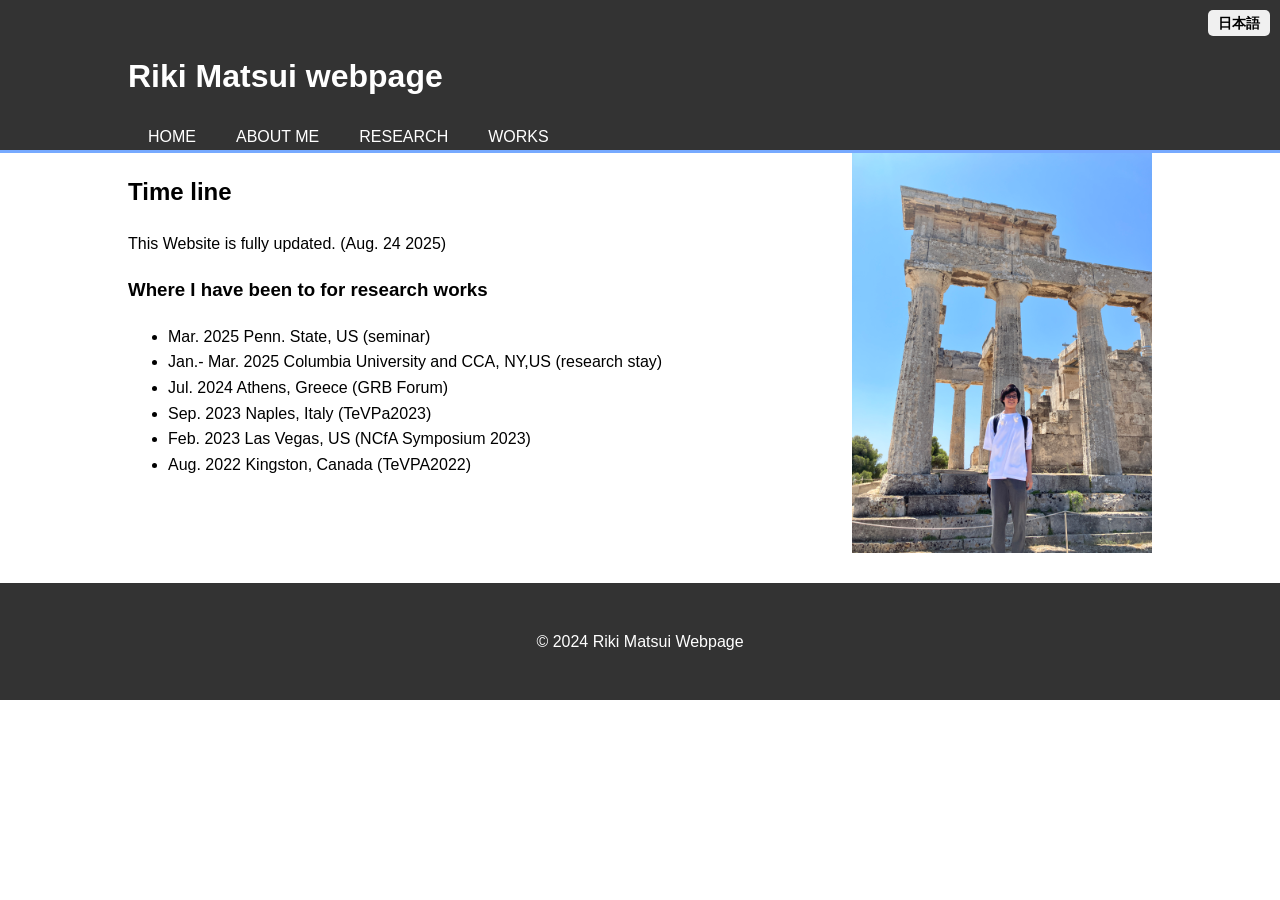
==== English/index.html @ 34bce05b "Update index.html" ====
<!DOCTYPE html>
<html lang="ja">
<head>
    <meta charset="UTF-8">
    <meta name="viewport" content="width=device-width, initial-scale=1.0">
    <title>Riki Matsui webpage</title>
    <link rel="stylesheet" href="style.css">
</head>
<body>
    <div class="language-switch">
        <a href="https://riki-matsui.github.io/webpage/index.html">日本語</a>
    </div>
    <header>
        <div class="container">
            <h1>Riki Matsui webpage</h1>
            <ul>
                <li><a href="index.html"> Home</a></li>
                <li><a href="myself.html">About me</a></li>
                <li><a href="research.html">Research</a></li>
                <li><a href="presentation.html">Works</a></li>
            </ul>
        </div>
    </header>
    <div class="container">
        <img src="./photo.JPG" alt="ギリシャ エギナ島にて" class="image">
        <section id="about">
            <h2>Time line</h2>
            <p>This Website is fully updated. (Aug. 24 2025)</p>
        </section>

        </section>
        <h3>Where I have been to for research works</h3>
        <ul>
            <li> Mar. 2025 Penn. State, US (seminar)</a> </li>
            <li> Jan.- Mar. 2025 Columbia University and CCA, NY,US (research stay)</a> </li>
            <li> Jul. 2024 Athens, Greece (GRB Forum)</a> </li>
            <li> Sep. 2023 Naples, Italy (TeVPa2023)</a> </li>
            <li> Feb. 2023 Las Vegas, US (NCfA Symposium 2023)</a> </li>
            <li> Aug. 2022 Kingston, Canada (TeVPA2022)</a> </li>
            </ul>
        
        
        </section>

    </div>
    <footer>
        <p>&copy; 2024 Riki Matsui Webpage</p>
    </footer>
</body>
</html>
---- English/style.css ----
body {
    font-family: Arial, sans-serif;
    line-height: 1.6;
    margin: 0;
    padding: 0;
}
.container {
    width: 80%;
    margin: auto;
    overflow: hidden;
}
header {
    background: #333;
    color: #fff;
    padding-top: 30px;
    min-height: 70px;
    border-bottom: #77aaff 3px solid;
}
header a {
    color: #fff;
    text-decoration: none;
    text-transform: uppercase;
    font-size: 16px;
}
header ul {
    padding: 0;
    list-style: none;
}
header li {
    float: left;
    display: inline;
    padding: 0 20px 0 20px;
}
footer {
    background: #333;
    color: #fff;
    text-align: center;
    padding: 30px;
    margin-top: 30px;
}
.image {
    width: 300px;
    height: auto;
    float: right;
    margin-left: 20px;
}
.language-switch {
    position: absolute;
    top: 10px;
    right: 10px;
    z-index: 1000;
}

.language-switch a {
    text-decoration: none;
    color: #000;
    background-color: #f0f0f0;
    padding: 5px 10px;
    border-radius: 5px;
    font-size: 14px;
    font-weight: bold;
}

.language-switch a:hover {
    background-color: #ddd;
}
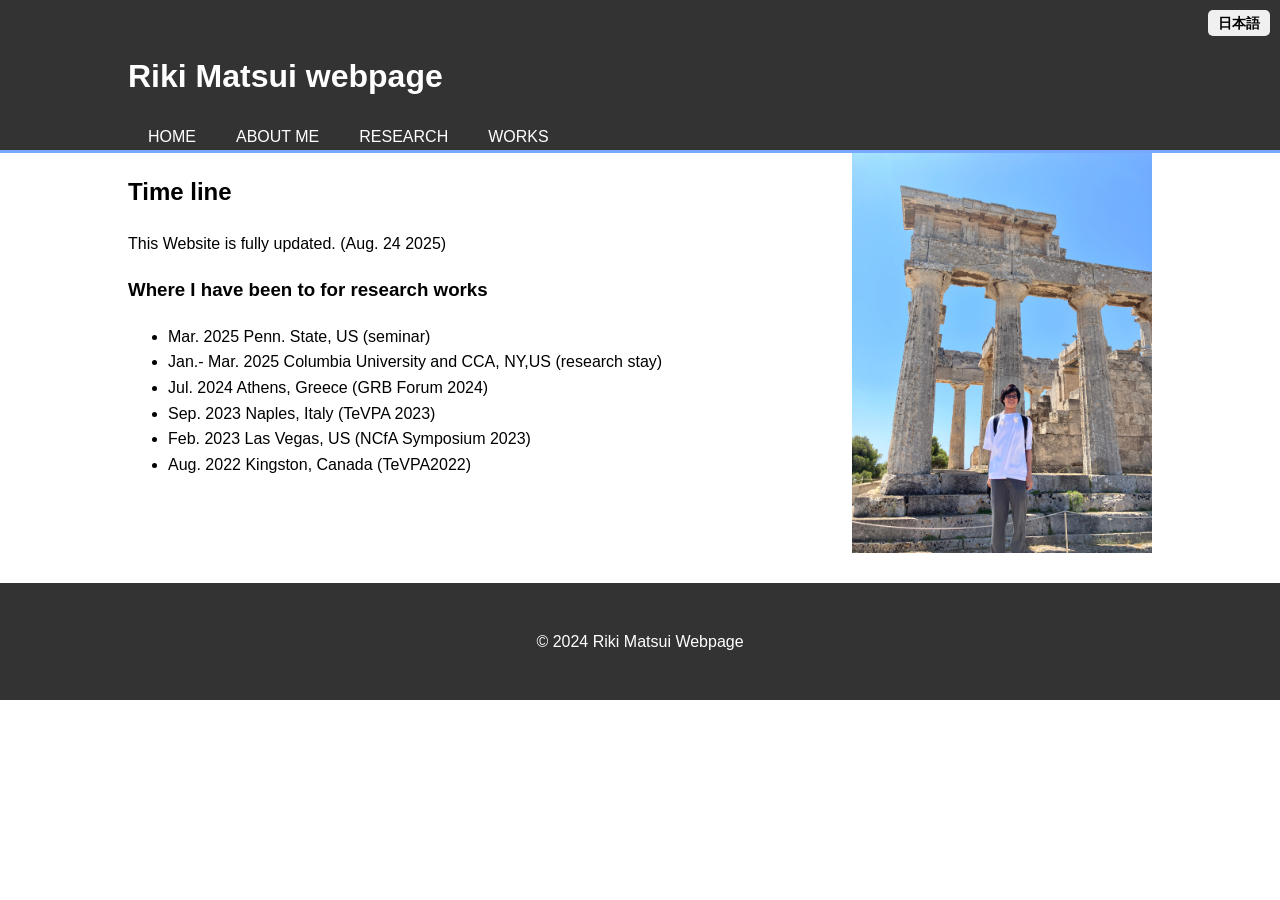
==== commit f5817bf2: "update" ====
--- a/English/index.html
+++ b/English/index.html
@@ -8,7 +8,7 @@
 </head>
 <body>
     <div class="language-switch">
-        <a href="https://riki-matsui.github.io/webpage/index.html">日本語</a>
+        <a href="./../index.html">日本語</a>
     </div>
     <header>
         <div class="container">
@@ -33,8 +33,8 @@
         <ul>
             <li> Mar. 2025 Penn. State, US (seminar)</a> </li>
             <li> Jan.- Mar. 2025 Columbia University and CCA, NY,US (research stay)</a> </li>
-            <li> Jul. 2024 Athens, Greece (GRB Forum)</a> </li>
-            <li> Sep. 2023 Naples, Italy (TeVPa2023)</a> </li>
+            <li> Jul. 2024 Athens, Greece (GRB Forum 2024)</a> </li>
+            <li> Sep. 2023 Naples, Italy (TeVPA 2023)</a> </li>
             <li> Feb. 2023 Las Vegas, US (NCfA Symposium 2023)</a> </li>
             <li> Aug. 2022 Kingston, Canada (TeVPA2022)</a> </li>
             </ul>
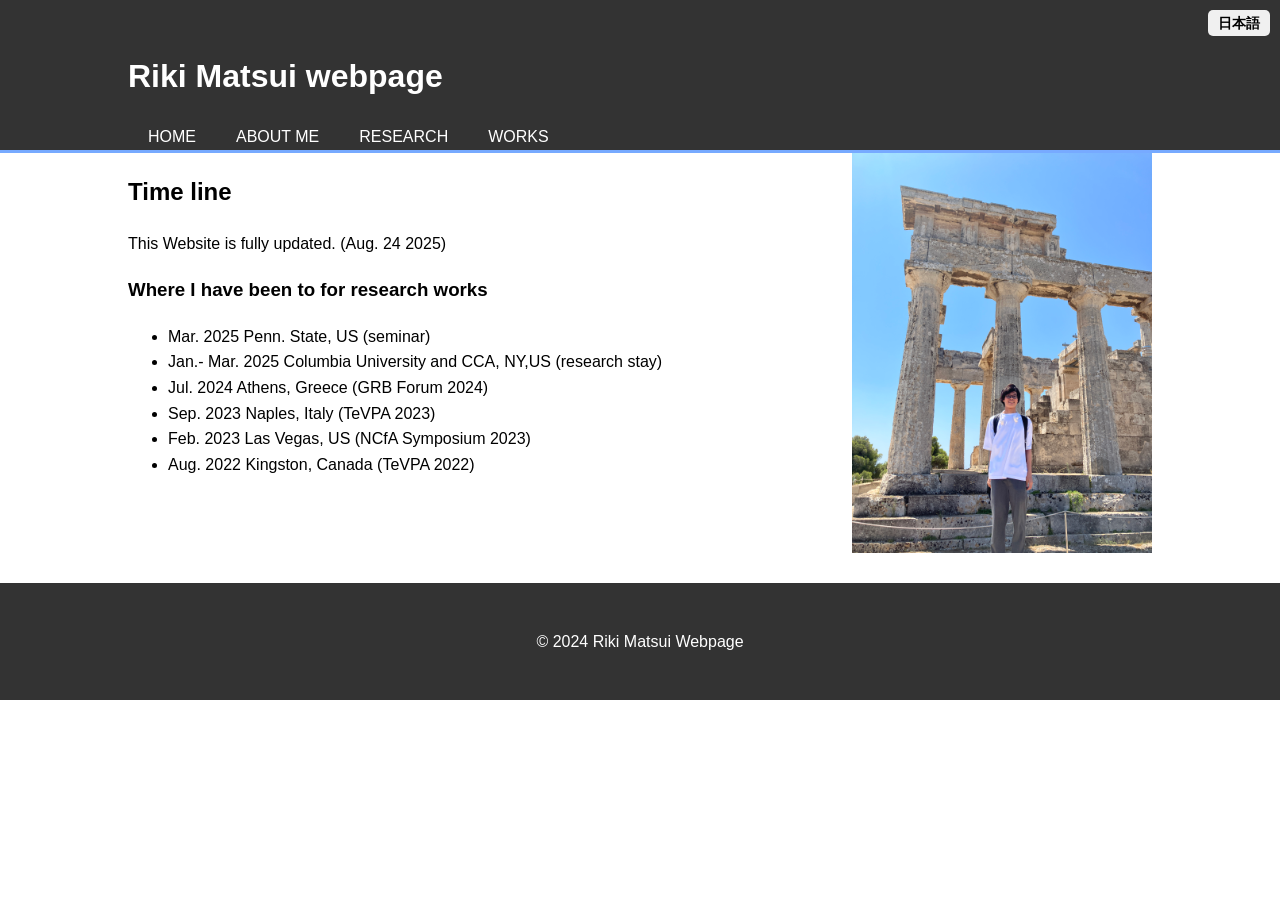
==== commit 00cfb000: "update" ====
--- a/English/index.html
+++ b/English/index.html
@@ -36,7 +36,7 @@
             <li> Jul. 2024 Athens, Greece (GRB Forum 2024)</a> </li>
             <li> Sep. 2023 Naples, Italy (TeVPA 2023)</a> </li>
             <li> Feb. 2023 Las Vegas, US (NCfA Symposium 2023)</a> </li>
-            <li> Aug. 2022 Kingston, Canada (TeVPA2022)</a> </li>
+            <li> Aug. 2022 Kingston, Canada (TeVPA 2022)</a> </li>
             </ul>
         
         
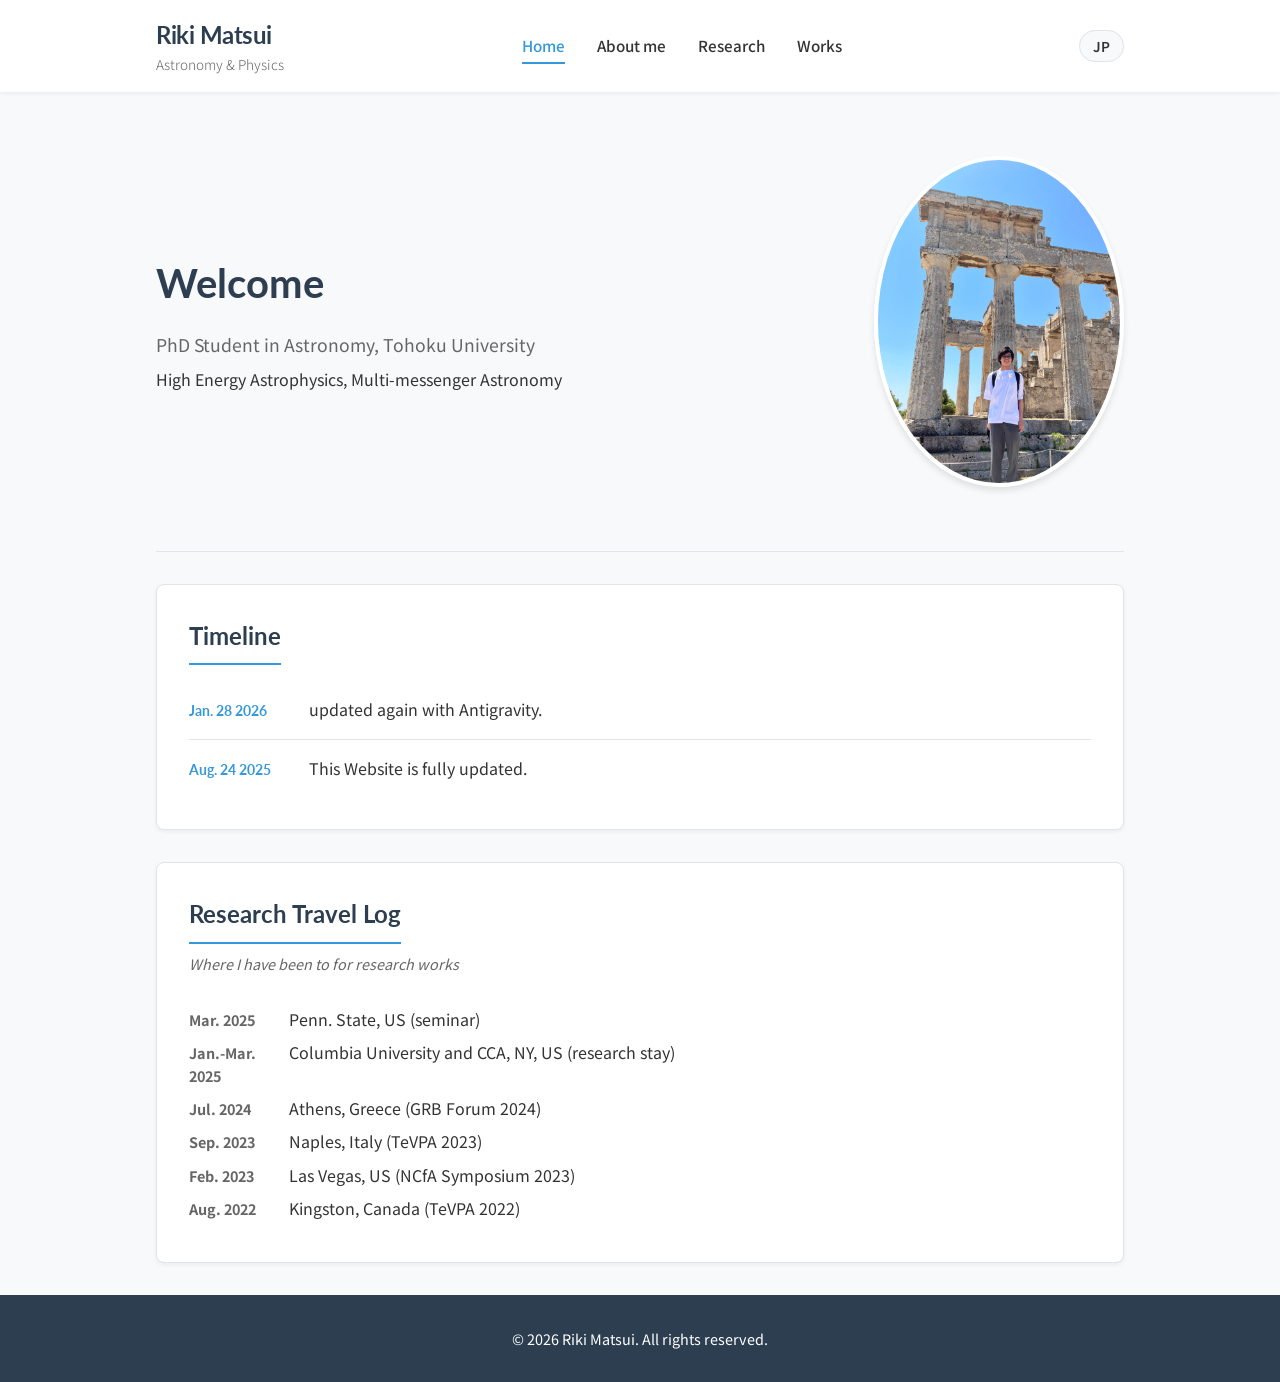
==== commit ef20b6d7: "feat: Redesign website with modern CSS, Flexbox/Grid layout, and updated content" ====
--- a/English/index.html
+++ b/English/index.html
@@ -1,50 +1,85 @@
 <!DOCTYPE html>
 <html lang="ja">
+
 <head>
     <meta charset="UTF-8">
     <meta name="viewport" content="width=device-width, initial-scale=1.0">
-    <title>Riki Matsui webpage</title>
-    <link rel="stylesheet" href="style.css">
+    <title>Riki Matsui | Astronomy & Physics</title>
+    <link rel="preconnect" href="https://fonts.googleapis.com">
+    <link rel="preconnect" href="https://fonts.gstatic.com" crossorigin>
+    <link
+        href="https://fonts.googleapis.com/css2?family=Lato:wght@300;400;700&family=Noto+Sans+JP:wght@300;400;500;700&display=swap"
+        rel="stylesheet">
+    <link rel="stylesheet" href="./../Japanese/style.css">
 </head>
+
 <body>
-    <div class="language-switch">
-        <a href="./../index.html">日本語</a>
+    <div class="main-wrapper">
+        <header class="site-header">
+            <div class="container header-container">
+                <div class="logo">
+                    <h1>Riki Matsui</h1>
+                    <span class="subtitle">Astronomy & Physics</span>
+                </div>
+                <nav class="main-nav">
+                    <ul>
+                        <li><a href="index.html" class="active">Home</a></li>
+                        <li><a href="myself.html">About me</a></li>
+                        <li><a href="research.html">Research</a></li>
+                        <li><a href="presentation.html">Works</a></li>
+                    </ul>
+                </nav>
+                <div class="language-switch">
+                    <a href="./../index.html">JP</a>
+                </div>
+            </div>
+        </header>
+
+        <main class="container content-container">
+            <section class="hero-section">
+                <div class="hero-text">
+                    <h2>Welcome</h2>
+                    <p class="intro-lead">PhD Student in Astronomy, Tohoku University</p>
+                    <p>High Energy Astrophysics, Multi-messenger Astronomy</p>
+                </div>
+                <div class="hero-image">
+                    <img src="./photo.JPG" alt="Profile Photo" class="profile-img">
+                </div>
+            </section>
+
+            <section id="about" class="section-card">
+                <h2 class="section-title">Timeline</h2>
+                <div class="news-list">
+                    <div class="news-item">
+                        <span class="date">Jan. 28 2026</span>
+                        <p>updated again with Antigravity.</p>
+                    </div>
+                    <div class="news-item">
+                        <span class="date">Aug. 24 2025</span>
+                        <p>This Website is fully updated.</p>
+                    </div>
+                </div>
+            </section>
+
+            <section class="section-card">
+                <h2 class="section-title">Research Travel Log</h2>
+                <p class="section-subtitle">Where I have been to for research works</p>
+                <ul class="travel-list">
+                    <li><span class="date">Mar. 2025</span> Penn. State, US (seminar)</li>
+                    <li><span class="date">Jan.-Mar. 2025</span> Columbia University and CCA, NY, US (research stay)
+                    </li>
+                    <li><span class="date">Jul. 2024</span> Athens, Greece (GRB Forum 2024)</li>
+                    <li><span class="date">Sep. 2023</span> Naples, Italy (TeVPA 2023)</li>
+                    <li><span class="date">Feb. 2023</span> Las Vegas, US (NCfA Symposium 2023)</li>
+                    <li><span class="date">Aug. 2022</span> Kingston, Canada (TeVPA 2022)</li>
+                </ul>
+            </section>
+        </main>
+
+        <footer class="site-footer">
+            <p>&copy; 2026 Riki Matsui. All rights reserved.</p>
+        </footer>
     </div>
-    <header>
-        <div class="container">
-            <h1>Riki Matsui webpage</h1>
-            <ul>
-                <li><a href="index.html"> Home</a></li>
-                <li><a href="myself.html">About me</a></li>
-                <li><a href="research.html">Research</a></li>
-                <li><a href="presentation.html">Works</a></li>
-            </ul>
-        </div>
-    </header>
-    <div class="container">
-        <img src="./photo.JPG" alt="ギリシャ エギナ島にて" class="image">
-        <section id="about">
-            <h2>Time line</h2>
-            <p>This Website is fully updated. (Aug. 24 2025)</p>
-        </section>
+</body>
 
-        </section>
-        <h3>Where I have been to for research works</h3>
-        <ul>
-            <li> Mar. 2025 Penn. State, US (seminar)</a> </li>
-            <li> Jan.- Mar. 2025 Columbia University and CCA, NY,US (research stay)</a> </li>
-            <li> Jul. 2024 Athens, Greece (GRB Forum 2024)</a> </li>
-            <li> Sep. 2023 Naples, Italy (TeVPA 2023)</a> </li>
-            <li> Feb. 2023 Las Vegas, US (NCfA Symposium 2023)</a> </li>
-            <li> Aug. 2022 Kingston, Canada (TeVPA 2022)</a> </li>
-            </ul>
-        
-        
-        </section>
-
-    </div>
-    <footer>
-        <p>&copy; 2024 Riki Matsui Webpage</p>
-    </footer>
-</body>
-</html>
+</html>
--- a/Japanese/style.css
+++ b/Japanese/style.css
@@ -0,0 +1,307 @@
+:root {
+    /* Colors */
+    --primary-color: #2c3e50;
+    --secondary-color: #3498db;
+    --accent-color: #e74c3c;
+    --text-color: #333333;
+    --text-light: #666666;
+    --bg-color: #f8f9fa;
+    --card-bg: #ffffff;
+    --border-color: #e1e4e8;
+    
+    /* Typography */
+    --font-heading: 'Lato', sans-serif;
+    --font-body: 'Noto Sans JP', sans-serif;
+    
+    /* Spacing */
+    --spacing-xs: 0.5rem;
+    --spacing-sm: 1rem;
+    --spacing-md: 2rem;
+    --spacing-lg: 4rem;
+    
+    /* Shadows */
+    --shadow-sm: 0 2px 4px rgba(0,0,0,0.05);
+    --shadow-md: 0 4px 6px rgba(0,0,0,0.1);
+    --shadow-lg: 0 10px 15px rgba(0,0,0,0.1);
+}
+
+/* Reset & Base */
+* {
+    box-sizing: border-box;
+    margin: 0;
+    padding: 0;
+}
+
+body {
+    font-family: var(--font-body);
+    line-height: 1.6;
+    color: var(--text-color);
+    background-color: var(--bg-color);
+    -webkit-font-smoothing: antialiased;
+}
+
+img {
+    max-width: 100%;
+    height: auto;
+    display: block;
+}
+
+a {
+    text-decoration: none;
+    color: var(--secondary-color);
+    transition: color 0.3s ease;
+}
+
+a:hover {
+    color: var(--primary-color);
+}
+
+ul {
+    list-style: none;
+}
+
+/* Layout */
+.container {
+    width: 90%;
+    max-width: 1000px;
+    margin: 0 auto;
+    padding: 0 var(--spacing-sm);
+}
+
+.main-wrapper {
+    display: flex;
+    flex-direction: column;
+    min-height: 100vh;
+}
+
+/* Header */
+.site-header {
+    background: #fff;
+    box-shadow: var(--shadow-sm);
+    position: sticky;
+    top: 0;
+    z-index: 100;
+    padding: var(--spacing-sm) 0;
+}
+
+.header-container {
+    display: flex;
+    justify-content: space-between;
+    align-items: center;
+}
+
+.logo h1 {
+    font-family: var(--font-heading);
+    font-weight: 700;
+    font-size: 1.5rem;
+    color: var(--primary-color);
+    letter-spacing: -0.5px;
+}
+
+.logo .subtitle {
+    display: block;
+    font-size: 0.85rem;
+    color: var(--text-light);
+    font-weight: 300;
+}
+
+/* Navigation */
+.main-nav ul {
+    display: flex;
+    gap: var(--spacing-md);
+}
+
+.main-nav a {
+    color: var(--text-color);
+    font-weight: 500;
+    font-size: 0.95rem;
+    padding: 0.5rem 0;
+    position: relative;
+}
+
+.main-nav a:hover, .main-nav a.active {
+    color: var(--secondary-color);
+}
+
+.main-nav a::after {
+    content: '';
+    position: absolute;
+    bottom: 0;
+    left: 0;
+    width: 0;
+    height: 2px;
+    background: var(--secondary-color);
+    transition: width 0.3s ease;
+}
+
+.main-nav a:hover::after, .main-nav a.active::after {
+    width: 100%;
+}
+
+.language-switch a {
+    background: var(--bg-color);
+    color: var(--text-color);
+    padding: 0.3rem 0.8rem;
+    border-radius: 20px;
+    font-size: 0.85rem;
+    font-weight: 600;
+    border: 1px solid var(--border-color);
+}
+
+.language-switch a:hover {
+    background: var(--secondary-color);
+    color: #fff;
+    border-color: var(--secondary-color);
+}
+
+/* Hero Section */
+.hero-section {
+    display: flex;
+    align-items: center;
+    gap: var(--spacing-lg);
+    padding: var(--spacing-lg) 0;
+    margin-bottom: var(--spacing-md);
+    border-bottom: 1px solid var(--border-color);
+}
+
+.hero-text {
+    flex: 1;
+}
+
+.hero-text h2 {
+    font-family: var(--font-heading);
+    font-size: 2.5rem;
+    margin-bottom: var(--spacing-sm);
+    color: var(--primary-color);
+}
+
+.hero-text .intro-lead {
+    font-size: 1.1rem;
+    color: var(--text-light);
+    margin-bottom: var(--spacing-xs);
+}
+
+.hero-image {
+    flex: 0 0 250px;
+}
+
+.profile-img {
+    width: 100%;
+    border-radius: 50%;
+    box-shadow: var(--shadow-md);
+    border: 4px solid #fff;
+}
+
+/* Sections */
+.section-card {
+    background: var(--card-bg);
+    border-radius: 8px;
+    padding: var(--spacing-md);
+    margin-bottom: var(--spacing-md);
+    box-shadow: var(--shadow-sm);
+    border: 1px solid var(--border-color);
+}
+
+.section-title {
+    font-family: var(--font-heading);
+    font-size: 1.5rem;
+    margin-bottom: var(--spacing-md);
+    padding-bottom: var(--spacing-xs);
+    border-bottom: 2px solid var(--secondary-color);
+    display: inline-block;
+    color: var(--primary-color);
+}
+
+.section-subtitle {
+    margin-top: -1.5rem;
+    margin-bottom: var(--spacing-md);
+    color: var(--text-light);
+    font-size: 0.9rem;
+    font-style: italic;
+}
+
+/* News List */
+.news-list {
+    display: flex;
+    flex-direction: column;
+    gap: var(--spacing-sm);
+}
+
+.news-item {
+    display: flex;
+    align-items: baseline;
+    padding-bottom: var(--spacing-sm);
+    border-bottom: 1px solid var(--border-color);
+}
+
+.news-item:last-child {
+    border-bottom: none;
+}
+
+.news-item .date {
+    flex: 0 0 120px;
+    font-family: var(--font-heading);
+    font-weight: 700;
+    color: var(--secondary-color);
+    font-size: 0.9rem;
+}
+
+/* Travel List */
+.travel-list li {
+    margin-bottom: var(--spacing-xs);
+    display: flex;
+    align-items: baseline;
+}
+
+.travel-list .date {
+    display: inline-block;
+    width: 100px;
+    font-weight: 700;
+    color: var(--text-light);
+    font-size: 0.9rem;
+    flex-shrink: 0;
+}
+
+/* Footer */
+.site-footer {
+    margin-top: auto;
+    background: var(--primary-color);
+    color: #fff;
+    text-align: center;
+    padding: var(--spacing-md) 0;
+    font-size: 0.9rem;
+}
+
+/* Responsive */
+@media (max-width: 768px) {
+    .header-container {
+        flex-direction: column;
+        gap: var(--spacing-sm);
+    }
+    
+    .hero-section {
+        flex-direction: column-reverse;
+        text-align: center;
+        padding: var(--spacing-md) 0;
+    }
+    
+    .hero-image {
+        flex: 0 0 150px;
+        width: 150px;
+    }
+    
+    .main-nav ul {
+        flex-wrap: wrap;
+        justify-content: center;
+        gap: var(--spacing-sm);
+    }
+    
+    .news-item {
+        flex-direction: column;
+        gap: 5px;
+    }
+
+    .section-card {
+        padding: var(--spacing-sm);
+    }
+}
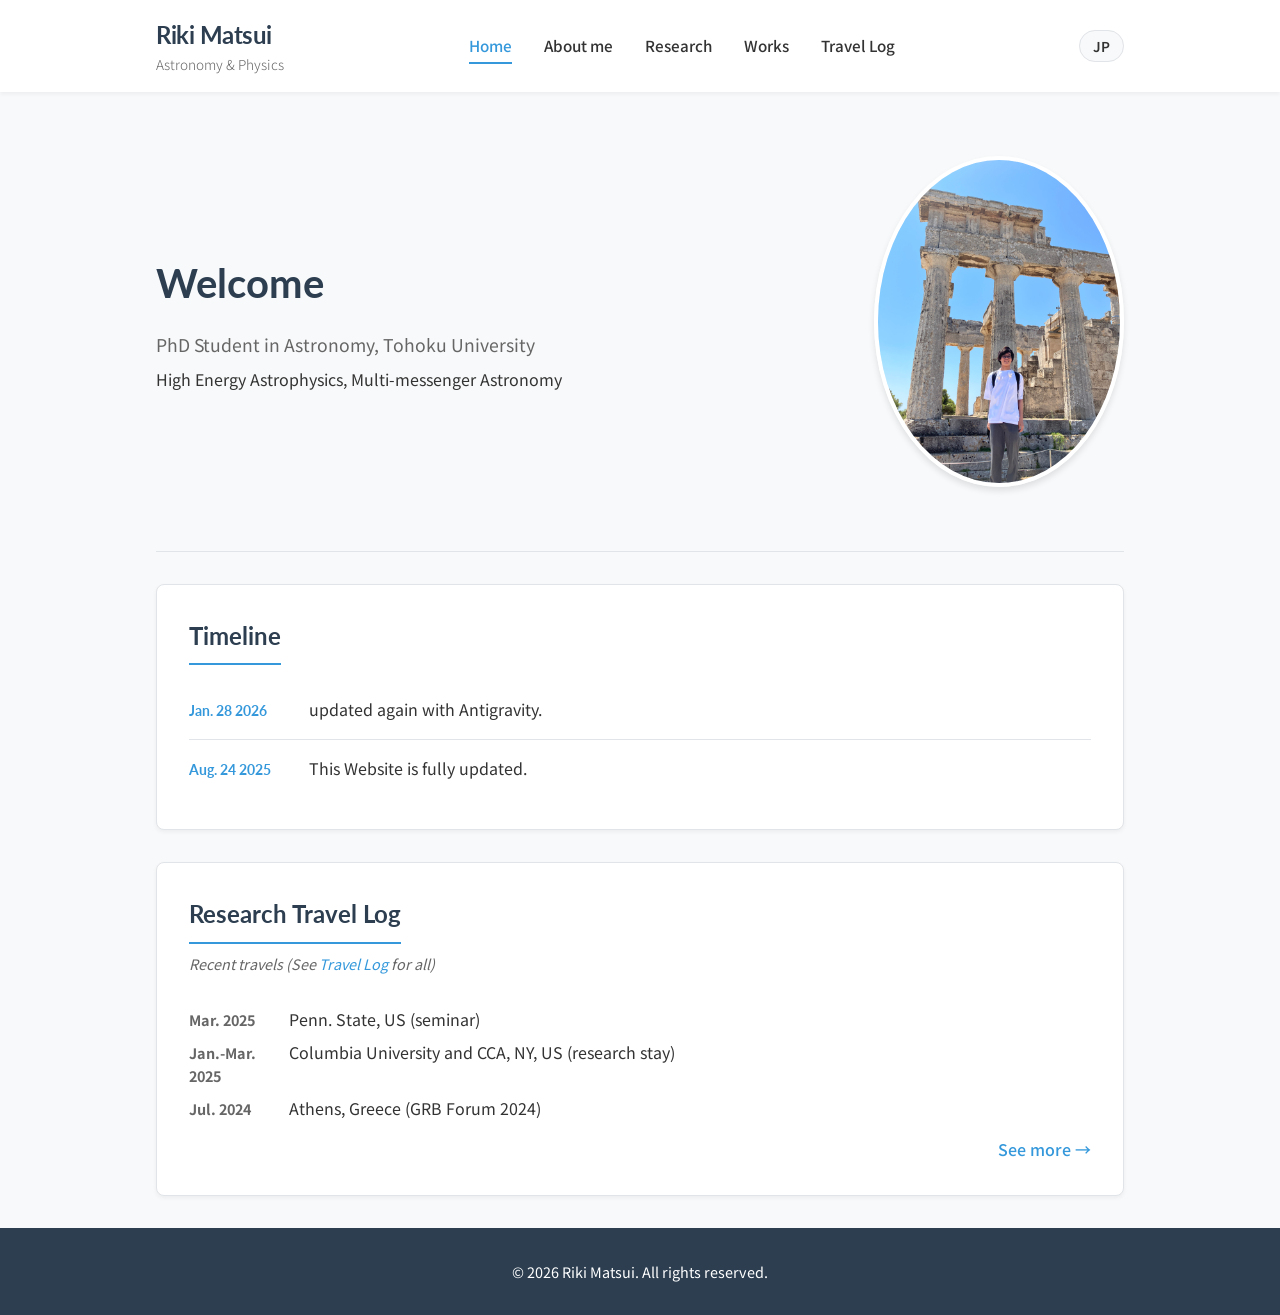
==== commit bcd38927: "feat: Separate research travel log into dedicated pages with compact single-column layout" ====
--- a/English/index.html
+++ b/English/index.html
@@ -27,6 +27,7 @@
                         <li><a href="myself.html">About me</a></li>
                         <li><a href="research.html">Research</a></li>
                         <li><a href="presentation.html">Works</a></li>
+                        <li><a href="log.html">Travel Log</a></li>
                     </ul>
                 </nav>
                 <div class="language-switch">
@@ -63,16 +64,16 @@
 
             <section class="section-card">
                 <h2 class="section-title">Research Travel Log</h2>
-                <p class="section-subtitle">Where I have been to for research works</p>
+                <p class="section-subtitle">Recent travels (See <a href="log.html">Travel Log</a> for all)</p>
                 <ul class="travel-list">
                     <li><span class="date">Mar. 2025</span> Penn. State, US (seminar)</li>
                     <li><span class="date">Jan.-Mar. 2025</span> Columbia University and CCA, NY, US (research stay)
                     </li>
                     <li><span class="date">Jul. 2024</span> Athens, Greece (GRB Forum 2024)</li>
-                    <li><span class="date">Sep. 2023</span> Naples, Italy (TeVPA 2023)</li>
-                    <li><span class="date">Feb. 2023</span> Las Vegas, US (NCfA Symposium 2023)</li>
-                    <li><span class="date">Aug. 2022</span> Kingston, Canada (TeVPA 2022)</li>
                 </ul>
+                <div style="text-align: right; margin-top: 1rem;">
+                    <a href="log.html" style="color: var(--secondary-color); font-weight: 500;">See more &rarr;</a>
+                </div>
             </section>
         </main>
 
--- a/Japanese/style.css
+++ b/Japanese/style.css
@@ -8,21 +8,21 @@
     --bg-color: #f8f9fa;
     --card-bg: #ffffff;
     --border-color: #e1e4e8;
-    
+
     /* Typography */
     --font-heading: 'Lato', sans-serif;
     --font-body: 'Noto Sans JP', sans-serif;
-    
+
     /* Spacing */
     --spacing-xs: 0.5rem;
     --spacing-sm: 1rem;
     --spacing-md: 2rem;
     --spacing-lg: 4rem;
-    
+
     /* Shadows */
-    --shadow-sm: 0 2px 4px rgba(0,0,0,0.05);
-    --shadow-md: 0 4px 6px rgba(0,0,0,0.1);
-    --shadow-lg: 0 10px 15px rgba(0,0,0,0.1);
+    --shadow-sm: 0 2px 4px rgba(0, 0, 0, 0.05);
+    --shadow-md: 0 4px 6px rgba(0, 0, 0, 0.1);
+    --shadow-lg: 0 10px 15px rgba(0, 0, 0, 0.1);
 }
 
 /* Reset & Base */
@@ -119,7 +119,8 @@
     position: relative;
 }
 
-.main-nav a:hover, .main-nav a.active {
+.main-nav a:hover,
+.main-nav a.active {
     color: var(--secondary-color);
 }
 
@@ -134,7 +135,8 @@
     transition: width 0.3s ease;
 }
 
-.main-nav a:hover::after, .main-nav a.active::after {
+.main-nav a:hover::after,
+.main-nav a.active::after {
     width: 100%;
 }
 
@@ -278,24 +280,24 @@
         flex-direction: column;
         gap: var(--spacing-sm);
     }
-    
+
     .hero-section {
         flex-direction: column-reverse;
         text-align: center;
         padding: var(--spacing-md) 0;
     }
-    
+
     .hero-image {
         flex: 0 0 150px;
         width: 150px;
     }
-    
+
     .main-nav ul {
         flex-wrap: wrap;
         justify-content: center;
         gap: var(--spacing-sm);
     }
-    
+
     .news-item {
         flex-direction: column;
         gap: 5px;
@@ -304,4 +306,110 @@
     .section-card {
         padding: var(--spacing-sm);
     }
+
+    .log-grid {
+        grid-template-columns: 1fr;
+    }
+}
+
+/* Travel Log Styles */
+.log-grid {
+    display: grid;
+    grid-template-columns: 1fr;
+    gap: 0.5rem;
+    /* Reduced from spacing-sm (1rem) */
+    margin-top: 1rem;
+}
+
+.log-card {
+    background: #fff;
+    border: 1px solid var(--border-color);
+    border-radius: 4px;
+    /* More subtle radius */
+    overflow: hidden;
+    transition: transform 0.2s, box-shadow 0.2s;
+    display: flex;
+    flex-direction: row;
+    align-items: center;
+    min-height: 50px;
+    /* Reduced min-height */
+}
+
+.log-card:hover {
+    transform: translateX(3px);
+    box-shadow: var(--shadow-sm);
+}
+
+.log-image-container {
+    width: 80px;
+    /* Smaller image width */
+    height: 100%;
+    min-height: 60px;
+    flex-shrink: 0;
+    overflow: hidden;
+    border-right: 1px solid var(--border-color);
+    display: none;
+}
+
+.log-image-container:has(img) {
+    display: block;
+}
+
+.log-image-container img {
+    width: 100%;
+    height: 100%;
+    object-fit: cover;
+}
+
+.log-content {
+    padding: 0.5rem 1rem;
+    /* Much tighter padding */
+    flex-grow: 1;
+    display: flex;
+    align-items: center;
+    gap: 1rem;
+    flex-wrap: wrap;
+}
+
+.log-date {
+    font-size: 0.8rem;
+    /* Slightly smaller */
+    color: var(--secondary-color);
+    font-weight: 700;
+    margin-bottom: 0;
+    flex: 0 0 90px;
+}
+
+.log-title {
+    font-size: 0.95rem;
+    /* Slightly smaller */
+    font-weight: 500;
+    /* Less heavy */
+    margin-bottom: 0;
+    color: var(--primary-color);
+    margin-right: auto;
+}
+
+.log-description {
+    font-size: 0.85rem;
+    color: var(--text-light);
+    margin-top: 0;
+}
+
+@media (max-width: 600px) {
+    .log-content {
+        flex-direction: column;
+        align-items: flex-start;
+        gap: 0.1rem;
+        padding: 0.5rem;
+    }
+
+    .log-date {
+        font-size: 0.75rem;
+        flex: auto;
+    }
+
+    .log-title {
+        font-size: 0.9rem;
+    }
 }
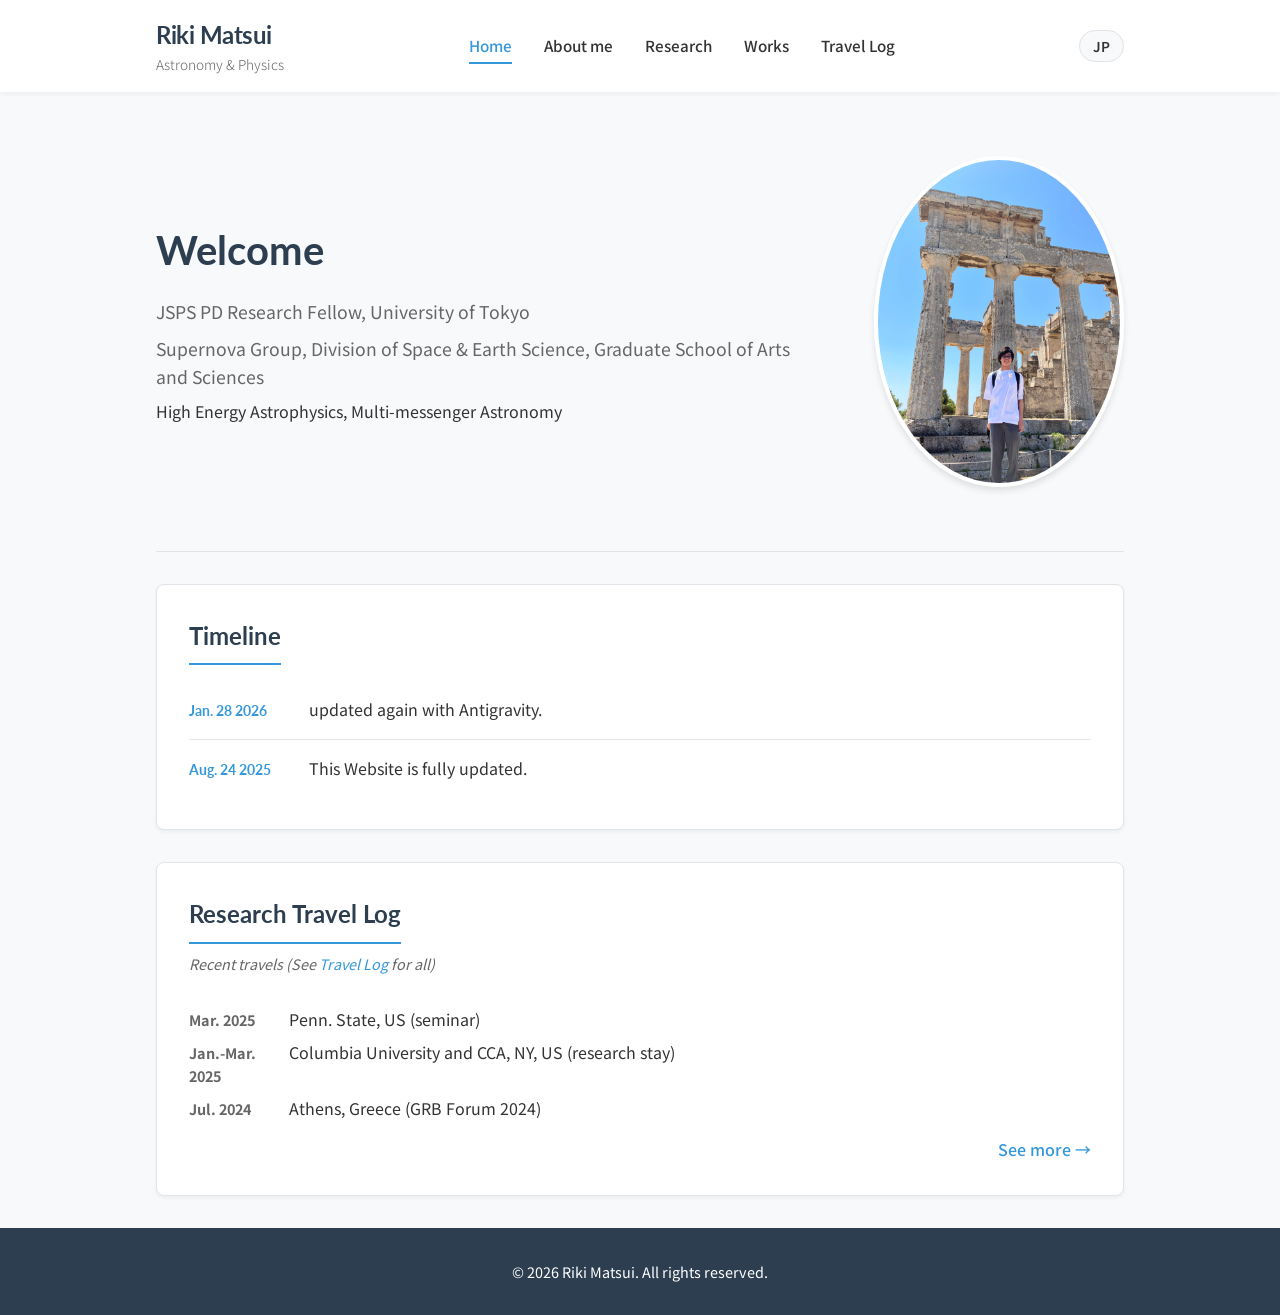
==== commit 6831fc93: "Update affiliation to UTokyo and JSPS PD status Reflect move from Tohoku University to the Universit" ====
--- a/English/index.html
+++ b/English/index.html
@@ -5,6 +5,28 @@
     <meta charset="UTF-8">
     <meta name="viewport" content="width=device-width, initial-scale=1.0">
     <title>Riki Matsui | Astronomy & Physics</title>
+    <meta name="description"
+        content="Official website of Riki Matsui, JSPS PD Research Fellow at the University of Tokyo. Specialized in high-energy astrophysics, including gamma-ray bursts and multi-messenger astronomy.">
+    <meta name="keywords"
+        content="Riki Matsui, Astronomy, Physics, University of Tokyo, Tohoku University, High Energy Astrophysics, Gamma-ray Bursts, Multi-messenger Astronomy">
+    <link rel="canonical" href="https://riki-matsui.github.io/webpage/English/index.html">
+
+    <!-- Open Graph / Facebook -->
+    <meta property="og:type" content="website">
+    <meta property="og:url" content="https://riki-matsui.github.io/webpage/English/index.html">
+    <meta property="og:title" content="Riki Matsui | Astronomy & Physics">
+    <meta property="og:description"
+        content="JSPS PD Research Fellow at the University of Tokyo. Researching High Energy Astrophysics.">
+    <meta property="og:image" content="https://riki-matsui.github.io/webpage/Japanese/images/og-image.jpg">
+
+    <!-- Twitter -->
+    <meta property="twitter:card" content="summary_large_image">
+    <meta property="twitter:url" content="https://riki-matsui.github.io/webpage/English/index.html">
+    <meta property="twitter:title" content="Riki Matsui | Astronomy & Physics">
+    <meta property="twitter:description"
+        content="JSPS PD Research Fellow at the University of Tokyo. Researching High Energy Astrophysics.">
+    <meta property="twitter:image" content="https://riki-matsui.github.io/webpage/Japanese/images/og-image.jpg">
+
     <link rel="preconnect" href="https://fonts.googleapis.com">
     <link rel="preconnect" href="https://fonts.gstatic.com" crossorigin>
     <link
@@ -40,7 +62,8 @@
             <section class="hero-section">
                 <div class="hero-text">
                     <h2>Welcome</h2>
-                    <p class="intro-lead">PhD Student in Astronomy, Tohoku University</p>
+                    <p class="intro-lead">JSPS PD Research Fellow, University of Tokyo</p>
+                    <p class="intro-lead">Supernova Group, Division of Space & Earth Science, Graduate School of Arts and Sciences</p>
                     <p>High Energy Astrophysics, Multi-messenger Astronomy</p>
                 </div>
                 <div class="hero-image">
--- a/Japanese/style.css
+++ b/Japanese/style.css
@@ -412,4 +412,33 @@
     .log-title {
         font-size: 0.9rem;
     }
+}
+
+/* Research Illustration Background */
+.research-bg {
+    position: relative;
+    padding: var(--spacing-md);
+    border-radius: 8px;
+    overflow: hidden;
+    color: var(--text-color);
+}
+
+.research-bg::before {
+    content: '';
+    position: absolute;
+    top: 0;
+    left: 0;
+    width: 100%;
+    height: 100%;
+    background-image: url('images/grb_illustration.png');
+    background-size: cover;
+    background-position: center;
+    background-repeat: no-repeat;
+    opacity: 0.25; /* Adjusted transparency for visibility behind text */
+    z-index: 1;
+}
+
+.research-bg > * {
+    position: relative;
+    z-index: 2; /* Ensure text is above the background */
 }
